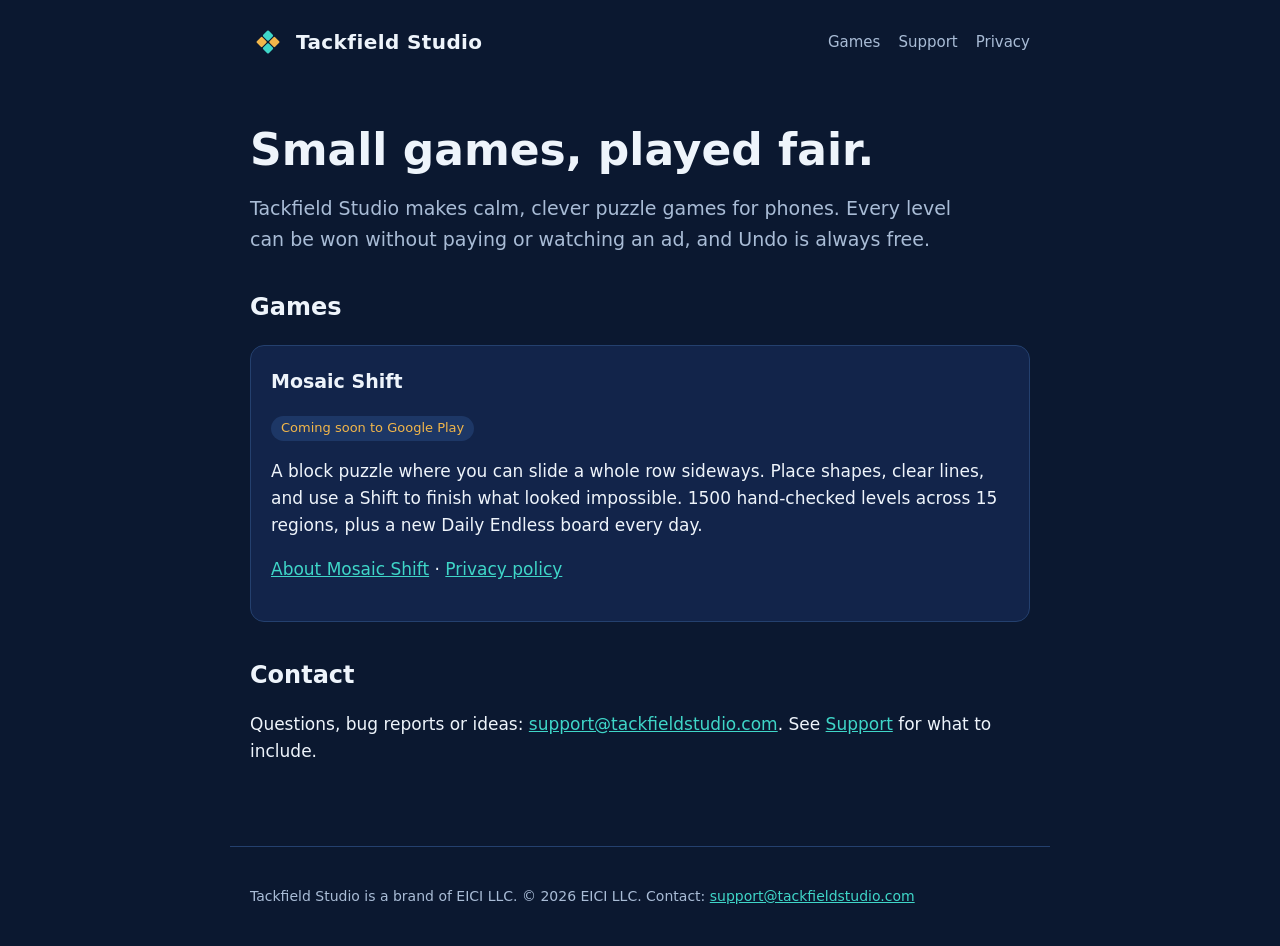
==== index.html @ ff5b9846 "Add files via upload" ====
<!DOCTYPE html>
<html lang="en"><head><meta charset="utf-8"><meta name="viewport" content="width=device-width,initial-scale=1">
<title>Tackfield Studio</title><meta name="description" content="Tackfield Studio makes calm, fair puzzle games for phones."><link rel="stylesheet" href="style.css"><link rel="icon" href="gem.svg"></head>
<body><header><a class="brand" href="./"><img src="gem.svg" alt="">Tackfield Studio</a>
<nav><a href="#games">Games</a><a href="support.html">Support</a><a href="mosaic-shift-privacy.html">Privacy</a></nav></header><main>
<h1>Small games, played fair.</h1>
<p class="lede">Tackfield Studio makes calm, clever puzzle games for phones. Every level can be won without paying or watching an ad, and Undo is always free.</p>
<h2 id="games">Games</h2>
<div class="card"><h3>Mosaic Shift</h3>
<p><span class="tag">Coming soon to Google Play</span></p>
<p>A block puzzle where you can slide a whole row sideways. Place shapes, clear lines, and use a Shift to finish what looked impossible. 1500 hand-checked levels across 15 regions, plus a new Daily Endless board every day.</p>
<p><a href="mosaic-shift.html">About Mosaic Shift</a> · <a href="mosaic-shift-privacy.html">Privacy policy</a></p></div>
<h2>Contact</h2>
<p>Questions, bug reports or ideas: <a href="mailto:support@tackfieldstudio.com">support@tackfieldstudio.com</a>. See <a href="support.html">Support</a> for what to include.</p>
</main><footer><p>Tackfield Studio is a brand of EICI LLC. &copy; 2026 EICI LLC. Contact: <a href="mailto:support@tackfieldstudio.com">support@tackfieldstudio.com</a></p></footer></body></html>
---- style.css ----
:root{--bg:#0b1830;--panel:#12244a;--ink:#eef4fb;--mut:#a9bcd6;--teal:#3fd6c8;--amber:#f2b64a;--line:#24406e}
*{box-sizing:border-box}
body{margin:0;background:var(--bg);color:var(--ink);font:17px/1.6 system-ui,-apple-system,"Segoe UI",Roboto,sans-serif}
a{color:var(--teal)}
header,main,footer{max-width:820px;margin:0 auto;padding:24px 20px}
header{display:flex;align-items:center;gap:14px;flex-wrap:wrap}
header .brand{display:flex;align-items:center;gap:10px;color:var(--ink);text-decoration:none;font-weight:800;font-size:20px;letter-spacing:.02em}
header nav{margin-left:auto;display:flex;gap:18px;font-size:15px}
header nav a{color:var(--mut);text-decoration:none}
header nav a:hover{color:var(--ink)}
h1{font-size:clamp(30px,5vw,44px);line-height:1.1;margin:18px 0 10px}
h2{font-size:24px;margin:34px 0 8px}
h3{font-size:19px;margin:24px 0 6px}
.lede{color:var(--mut);font-size:19px;max-width:60ch}
.card{background:var(--panel);border:1px solid var(--line);border-radius:14px;padding:20px;margin:18px 0}
.card h3{margin-top:0}
.muted{color:var(--mut)}
.tag{display:inline-block;font-size:13px;padding:2px 10px;border-radius:999px;background:#1d3766;color:var(--amber);margin-right:6px}
footer{color:var(--mut);font-size:14px;border-top:1px solid var(--line);margin-top:40px}
table{border-collapse:collapse;width:100%;font-size:15px}
th,td{border:1px solid var(--line);padding:8px 10px;text-align:left;vertical-align:top}
th{background:#16305c}
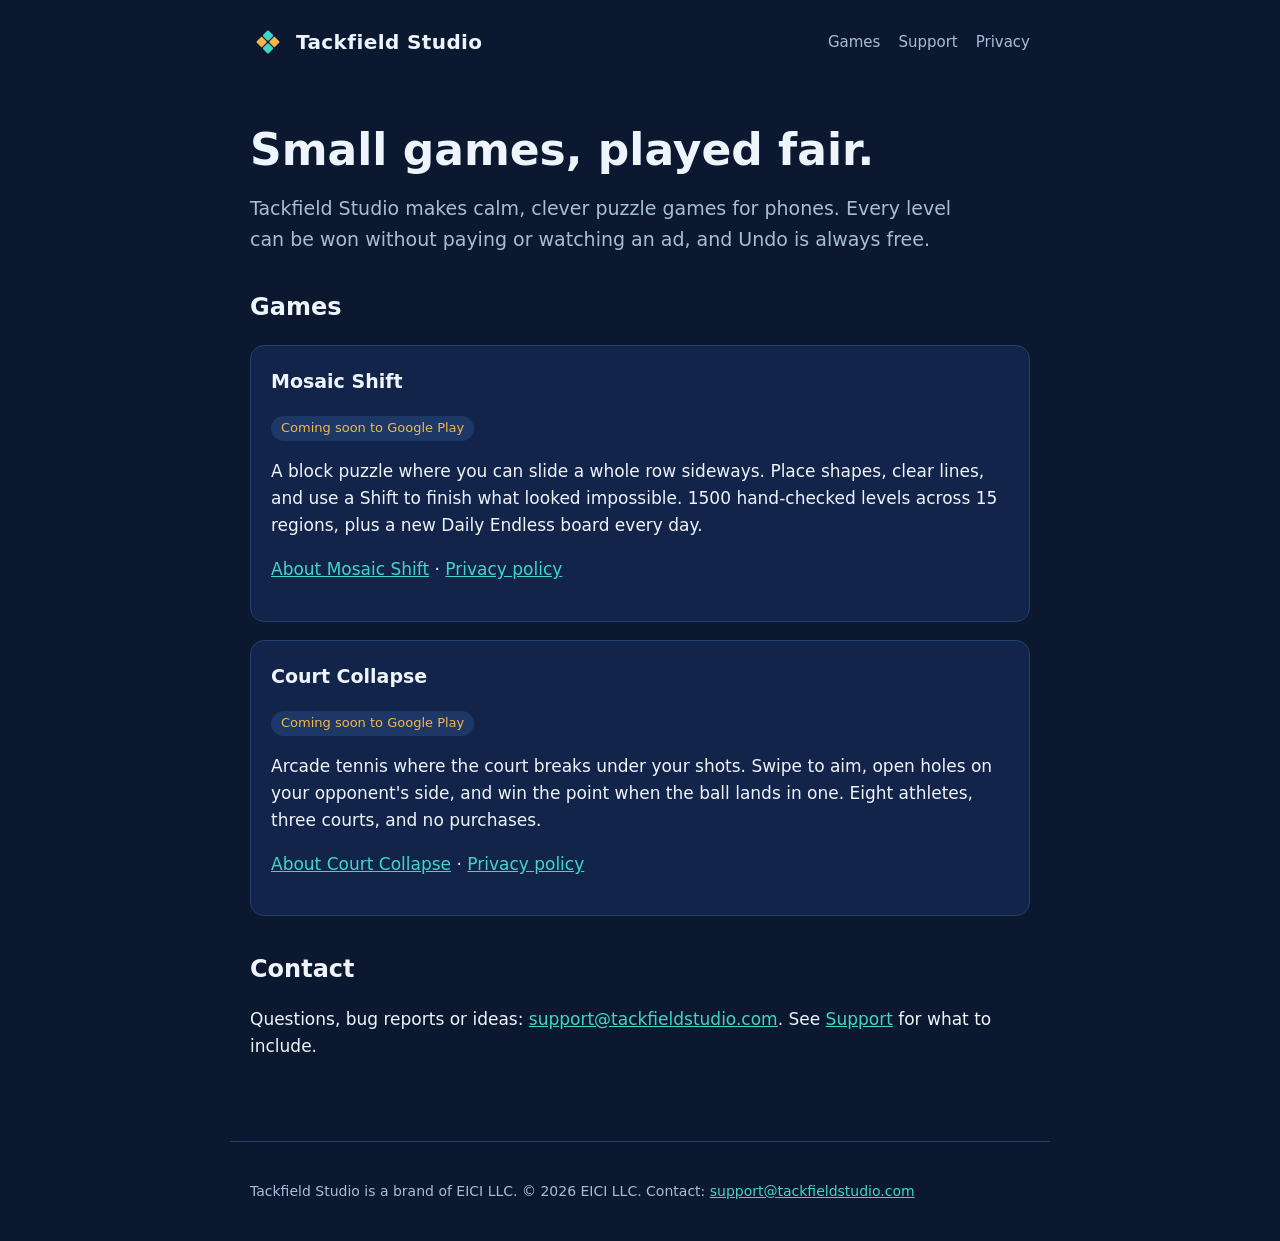
==== commit e136d41a: "Add files via upload" ====
--- a/index.html
+++ b/index.html
@@ -10,6 +10,10 @@
 <p><span class="tag">Coming soon to Google Play</span></p>
 <p>A block puzzle where you can slide a whole row sideways. Place shapes, clear lines, and use a Shift to finish what looked impossible. 1500 hand-checked levels across 15 regions, plus a new Daily Endless board every day.</p>
 <p><a href="mosaic-shift.html">About Mosaic Shift</a> · <a href="mosaic-shift-privacy.html">Privacy policy</a></p></div>
+<div class="card"><h3>Court Collapse</h3>
+<p><span class="tag">Coming soon to Google Play</span></p>
+<p>Arcade tennis where the court breaks under your shots. Swipe to aim, open holes on your opponent's side, and win the point when the ball lands in one. Eight athletes, three courts, and no purchases.</p>
+<p><a href="court-collapse.html">About Court Collapse</a> · <a href="court-collapse-privacy.html">Privacy policy</a></p></div>
 <h2>Contact</h2>
 <p>Questions, bug reports or ideas: <a href="mailto:support@tackfieldstudio.com">support@tackfieldstudio.com</a>. See <a href="support.html">Support</a> for what to include.</p>
 </main><footer><p>Tackfield Studio is a brand of EICI LLC. &copy; 2026 EICI LLC. Contact: <a href="mailto:support@tackfieldstudio.com">support@tackfieldstudio.com</a></p></footer></body></html>
